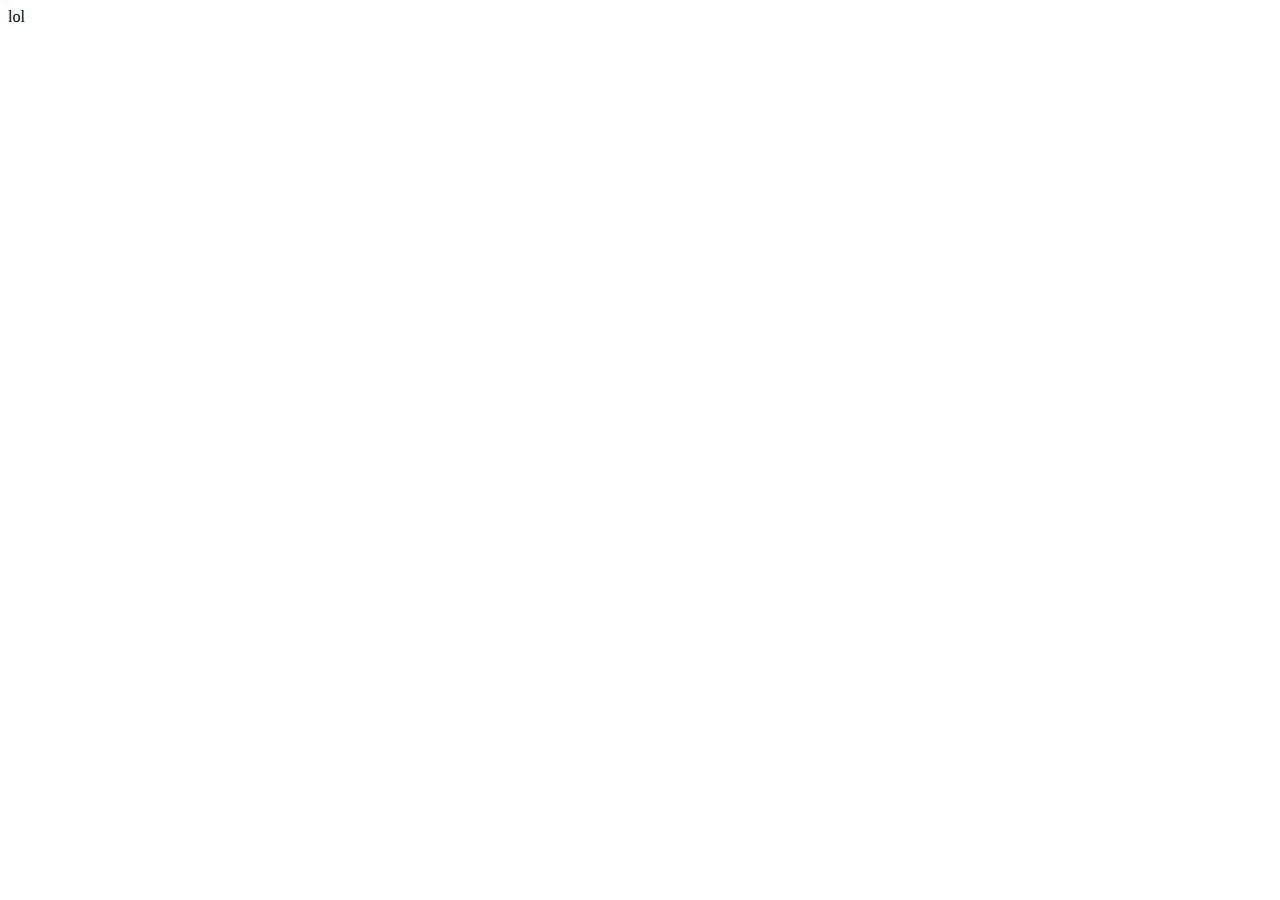
==== index.html @ cb0f4de4 "start" ====
<!DOCTYPE html>
<html lang="en">
<head>
    <meta charset="UTF-8">
    <meta http-equiv="X-UA-Compatible" content="IE=edge">
    <meta name="viewport" content="width=device-width, initial-scale=1.0">
    <title>Countries of the World</title>
    <link rel="stylesheet" href="style.css">
    <!-- GOOGLE FONTS -->
    <link rel="preconnect" href="https://fonts.googleapis.com">
    <link rel="preconnect" href="https://fonts.gstatic.com" crossorigin>
    <link href="https://fonts.googleapis.com/css2?family=Nunito+Sans:wght@300;600;800&display=swap" rel="stylesheet">
</head>
<body>
    <main>
        <div class="lol">lol</div>
    </main>
</body>
</html>
---- style.css ----
:root {
    --clr-bg-dark: hsl(207, 26%, 17%);
    --clr-other-dark: hsl(209, 23%, 22%);
    --clr-font-dark: hsl(0, 0%, 100%);

    --clr-bg-light: hsl(0, 0%, 98%);
    --clr-other-light: hsl(0, 0%, 100%);
    --clr-font-light: hsl(200, 15%, 8%);
    --clr-input-light: hsl(0, 0%, 52%);
}
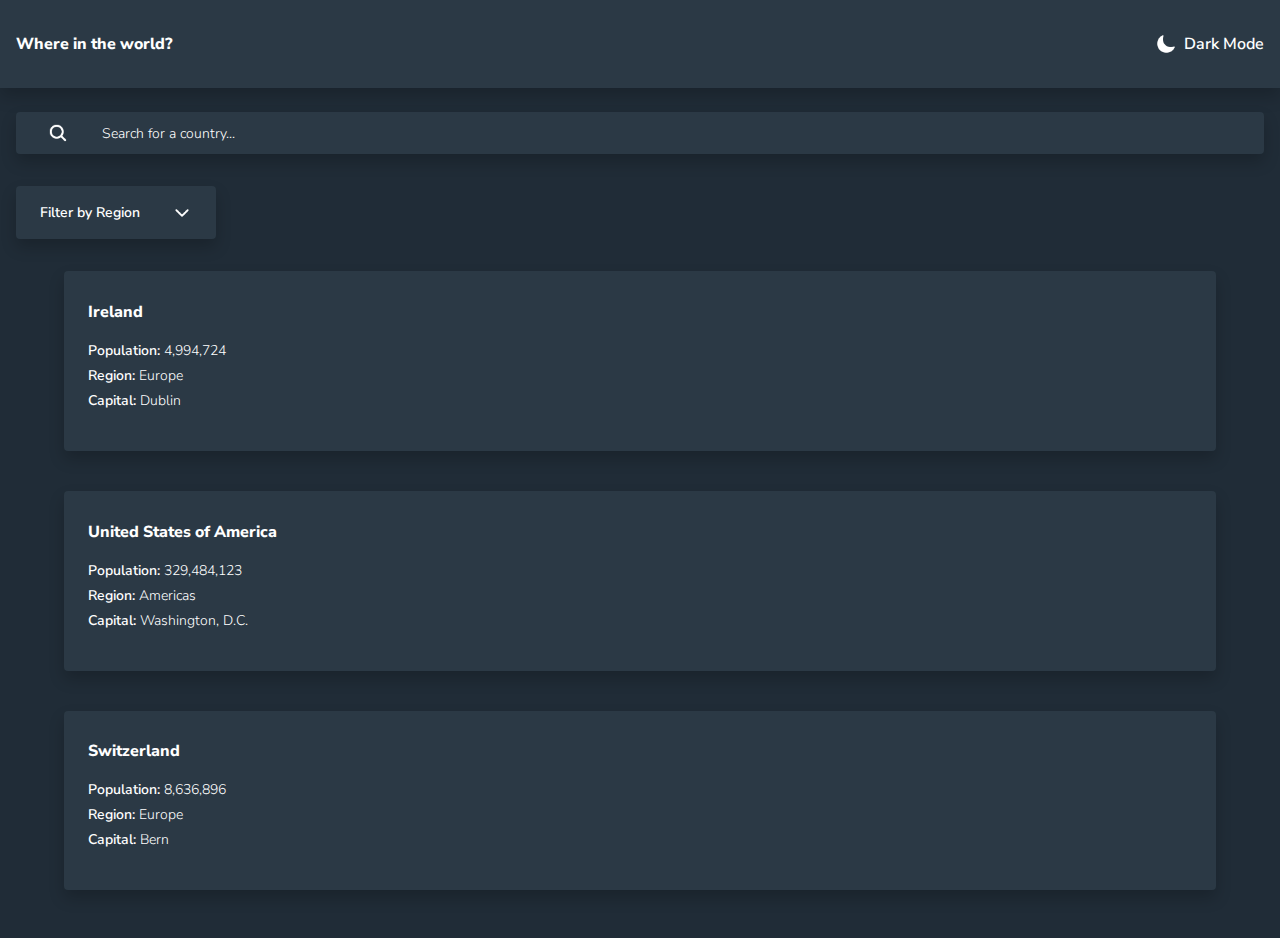
==== commit 1133de4b: "mobile homepage done essentially" ====
--- a/index.html
+++ b/index.html
@@ -11,9 +11,86 @@
     <link rel="preconnect" href="https://fonts.gstatic.com" crossorigin>
     <link href="https://fonts.googleapis.com/css2?family=Nunito+Sans:wght@300;600;800&display=swap" rel="stylesheet">
 </head>
-<body>
+<body class="themeDark">
     <main>
-        <div class="lol">lol</div>
+        <div class="header">
+            <p class="title">Where in the world?</p>
+            <div class="theme-switch" id="switch">
+                <div>
+                    <img src="images/moon-filled-dark.svg" alt="" class="icon" id="moonDark">
+                    <img src="images/moon-outline-light.svg" alt="" class="icon none" id="moonLight">
+                </div>
+                <p class="mode-text">Dark Mode</p>
+            </div>
+        </div>
+
+        <div class="input">
+            <div class="search">
+                <div>
+                    <img src="images/search-dark.svg" alt="" class="icon" id="searchDark">
+                    <img src="images/search-light.svg" alt="" class="icon none" id="searchLight">
+                </div>
+                <input class="input-space" type="text" placeholder="Search for a country...">
+            </div>
+            <div class="filter">
+                <div class="dropdown">
+                    <button class="dropbtn" id="dropbtn">
+                        Filter by Region
+                        <div>
+                            <img src="images/chevron-down-dark.svg" alt="" class="icon" id="downDark">
+                            <img src="images/chevron-down-light.svg" alt="" class="icon none" id="downLight">
+                        </div>
+                    </button>
+                    <div class="dropdown-content none" id="drop-content">
+                        <a href="#" id="africa">Africa</a>
+                        <a href="#" id="america">America</a>
+                        <a href="#" id="asia">Asia</a>
+                        <a href="#" id="europe">Europe</a>
+                        <a href="#" id="oceania">Oceania</a>
+                    </div>
+                </div>
+            </div>
+        </div>
+
+        <div class="country-cards">
+            <!-- dynmically generated cards go here -->
+            <div class="card">
+                <img src="https://flagcdn.com/w320/ie.png" alt="" class="flag">
+                <div class="country-info">
+                    <p class="country-name">Ireland</p>
+                    <div class="country-details">
+                        <p class="type">Population: <span id="value">4,994,724</span></p>
+                        <p class="type">Region: <span id="value">Europe</span></p>
+                        <p class="type">Capital: <span id="value">Dublin</span></p>
+                    </div>
+                </div>
+            </div>
+
+            <div class="card">
+                <img src="https://flagcdn.com/w320/us.png" alt="" class="flag">
+                <div class="country-info">
+                    <p class="country-name">United States of America</p>
+                    <div class="country-details">
+                        <p class="type">Population: <span id="value">329,484,123</span></p>
+                        <p class="type">Region: <span id="value">Americas</span></p>
+                        <p class="type">Capital: <span id="value">Washington, D.C.</span></p>
+                    </div>
+                </div>
+            </div>
+
+            <div class="card">
+                <img src="https://flagcdn.com/w320/ch.png" alt="" class="flag">
+                <div class="country-info">
+                    <p class="country-name">Switzerland</p>
+                    <div class="country-details">
+                        <p class="type">Population: <span id="value">8,636,896</span></p>
+                        <p class="type">Region: <span id="value">Europe</span></p>
+                        <p class="type">Capital: <span id="value">Bern</span></p>
+                    </div>
+                </div>
+            </div>
+        </div>
     </main>
+    <script src="main.js"></script>
 </body>
 </html>--- a/style.css
+++ b/style.css
@@ -7,4 +7,269 @@
     --clr-other-light: hsl(0, 0%, 100%);
     --clr-font-light: hsl(200, 15%, 8%);
     --clr-input-light: hsl(0, 0%, 52%);
+
+    --ff-base: 'Nunito Sans', sans-serif;
+
+    --fw-light: 300;
+    --fw-semi-bold: 600;
+    --fw-extra-bold: 800;
+
+    --box-shadow: rgba(0,0,0,0.2);
+
+    --padding-inline: 1rem;
+}
+
+/*
+  1. Use a more-intuitive box-sizing model.
+*/
+*, 
+*::before, 
+*::after {
+    box-sizing: border-box;
+}
+/*
+2. Remove default margin
+*/
+* {
+    margin: 0;
+}
+/*
+Typographic tweaks!
+4. Add accessible line-height
+5. Improve text rendering
+*/
+body {
+    line-height: 1.5;
+    -webkit-font-smoothing: antialiased;
+}
+/*
+6. Improve media defaults
+*/
+img, 
+picture, 
+video, 
+canvas, 
+svg {
+    display: block;
+    max-width: 100%;
+}
+/*
+7. Remove built-in form typography styles
+*/
+input, 
+button, 
+textarea, 
+select {
+    font: inherit;
+}
+/*
+8. Avoid text overflows
+*/
+p, 
+h1, 
+h2, 
+h3, 
+h4, 
+h5, 
+h6 {
+    overflow-wrap: break-word;
+}
+
+h1,
+h2,
+h3{
+    line-height: 1;
+}
+
+.themeLight {
+    --bg: var(--clr-bg-light);
+    --other-elements: var(--clr-other-light);
+    --font: var(--clr-font-light);
+    --search-font: var(--clr-input-light);
+    --filter-font-hover: var(--clr-input-light);
+}
+
+.themeDark {
+    --bg: var(--clr-bg-dark);
+    --other-elements: var(--clr-other-dark);
+    --font: var(--clr-font-dark);
+    --search-font: var(--clr-font-dark);
+    --filter-font-hover: var(--clr-input-light);
+}
+
+body {
+    background-color: var(--bg);
+    color: var(--font);
+    font-family: var(--ff-base);
+    font-weight: var(--fw-light);
+    margin-bottom: 3rem;
+}
+
+/*HEADER CSS*/
+.header {
+    display: flex;
+    align-items: center;
+    justify-content: space-between;
+    padding: 2rem var(--padding-inline);
+    background-color: var(--other-elements);
+    font-weight: var(--fw-semi-bold);
+    box-shadow: 0px 8px 16px 0px var(--box-shadow);
+}
+
+.title {
+    font-weight: var(--fw-extra-bold);
+}
+
+.theme-switch {
+    display: flex;
+    gap: 0.5rem;
+    align-items: center;
+}
+
+.theme-switch:hover {
+    cursor: pointer;
+}
+/*END OF HEADER CSS*/
+
+
+/*ALL ICON SIZING*/
+.icon {
+    width: 20px;
+    aspect-ratio: 1;
+}
+
+/*INPUT CSS*/
+.input {
+    display: grid;
+    gap: 2rem;
+    margin-inline: var(--padding-inline);
+    margin-top: 1.5rem;
+}
+
+.search {
+    padding: 0.5rem 2rem;
+    background-color: var(--other-elements);
+    display: flex;
+    gap: 2rem;
+    align-items: center;
+    border-radius: 0.25rem;
+    box-shadow: 0px 8px 16px 0px var(--box-shadow);
+}
+
+.input-space {
+    border: 0;
+    background-color: transparent;
+}
+
+::placeholder {
+    font-size: 0.875rem;
+    color: var(--search-font);
+}
+
+/* Style The Dropdown Button */
+.dropbtn {
+    background-color: var(--other-elements);
+    color: var(--font);
+    font-weight: var(--fw-semi-bold);
+    padding: 1rem 1.5rem;
+    font-size: 0.875rem;
+    border: none;
+    border-radius: 0.25rem;
+    cursor: pointer;
+    display: flex;
+    align-items: center;
+    gap: 2rem;
+    box-shadow: 0px 8px 16px 0px var(--box-shadow);
+}
+
+/* The container <div> - needed to position the dropdown content */
+.dropdown {
+    position: relative;
+    display: inline-block;
+    gap: 0.5rem;
+}
+
+/* Dropdown Content (Hidden by Default) */
+.dropdown-content {
+    display: grid;
+    gap: 0.25rem;
+    position: absolute;
+    background-color: var(--other-elements);
+    width: 12.5rem;
+    box-shadow: 0px 8px 16px 0px var(--box-shadow);
+    z-index: 1;
+    border-radius: 0.25rem;
+    padding: 1rem;
+    margin-top: 0.5rem;
+}
+
+/* Links inside the dropdown */
+.dropdown-content a {
+    color: var(--font);
+    font-weight: var(--fw-semi-bold);
+    font-size: 0.875rem;
+    text-decoration: none;
+    display: block;
+}
+
+/* Change color of dropdown links on hover */
+.dropdown-content a:hover {
+    color: var(--filter-font-hover);
+}
+
+/* Change the background color of the dropdown button when the dropdown content is shown */
+.dropdown:focus .dropbtn,
+.dropdown:hover .dropbtn {
+    background-color: var(--other-elements);
+}
+/*END OF INPUT CSS*/
+
+/*CARD CSS*/
+.country-cards {
+    margin-top: 2rem;
+    margin-inline: 4rem;
+    display: grid;
+    gap: 2.5rem;
+}
+
+.card {
+    border-radius: 0.25rem;
+    overflow: hidden;
+    background-color: var(--other-elements);
+    box-shadow: 0px 8px 16px 0px var(--box-shadow);
+}
+
+.flag {
+    width: 15.45rem;
+}
+
+.country-info {
+    padding-inline: 1.5rem;
+    padding-top: 1.8rem;
+    padding-bottom: 2.5rem;
+    display: grid;
+    gap: 1rem;
+}
+
+.country-name {
+    font-weight: var(--fw-extra-bold);
+}
+
+.country-details {
+    display: grid;
+    gap: 0.25rem;
+}
+
+.type {
+    font-weight: var(--fw-semi-bold);
+    font-size: 0.875rem;
+}
+
+#value {
+    font-weight: var(--fw-light);
+}
+
+
+.none {
+    display: none;
 }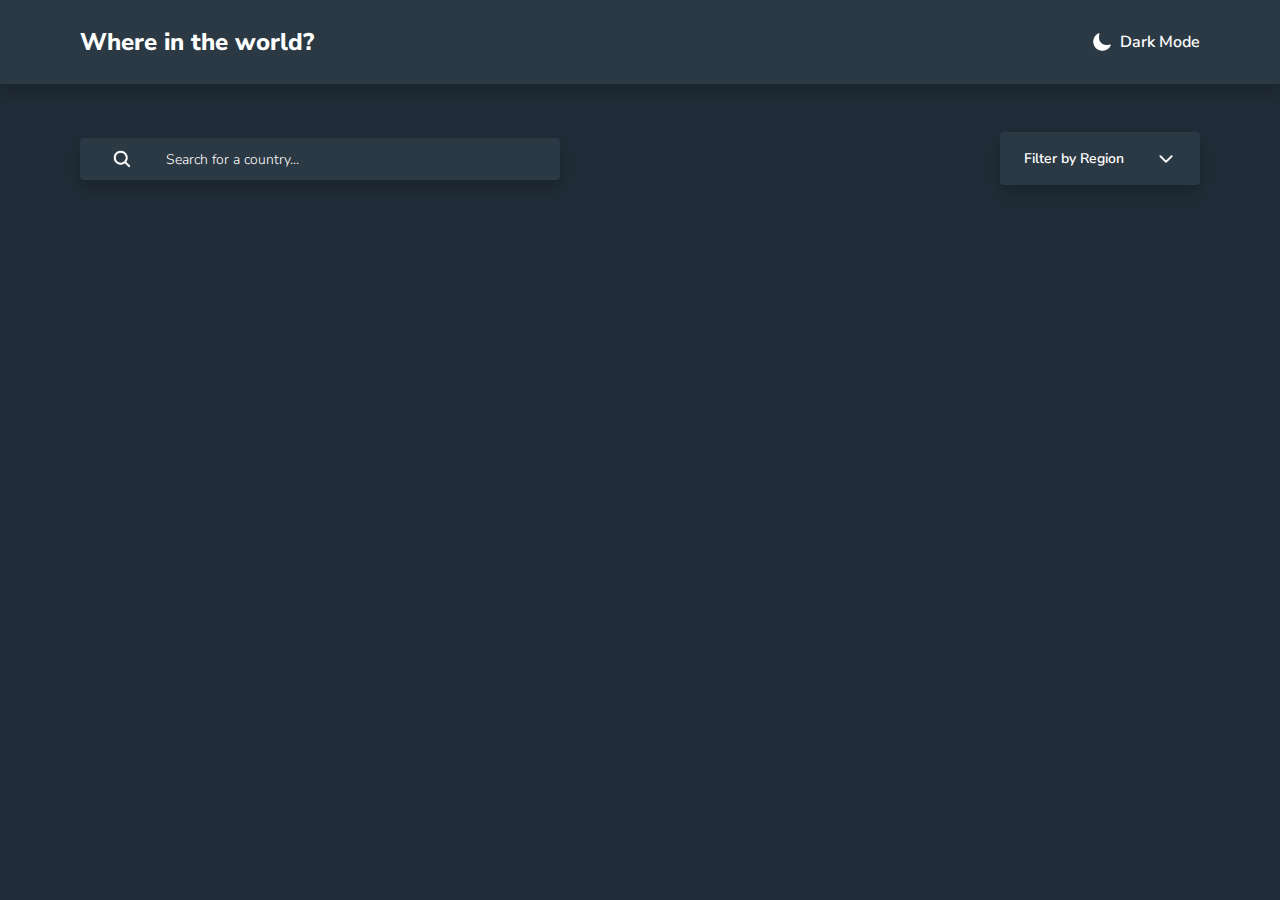
==== commit aad0a23a: "Finished" ====
--- a/index.html
+++ b/index.html
@@ -24,68 +24,71 @@
             </div>
         </div>
 
-        <div class="input">
-            <div class="search">
-                <div>
-                    <img src="images/search-dark.svg" alt="" class="icon" id="searchDark">
-                    <img src="images/search-light.svg" alt="" class="icon none" id="searchLight">
+        <div class="all-countries" id="all-countries">
+            <div class="input">
+                <div class="search">
+                    <div>
+                        <img src="images/search-dark.svg" alt="" class="icon" id="searchDark">
+                        <img src="images/search-light.svg" alt="" class="icon none" id="searchLight">
+                    </div>
+                    <input class="input-space" type="text" placeholder="Search for a country..." id="country-input">
                 </div>
-                <input class="input-space" type="text" placeholder="Search for a country...">
-            </div>
-            <div class="filter">
-                <div class="dropdown">
-                    <button class="dropbtn" id="dropbtn">
-                        Filter by Region
-                        <div>
-                            <img src="images/chevron-down-dark.svg" alt="" class="icon" id="downDark">
-                            <img src="images/chevron-down-light.svg" alt="" class="icon none" id="downLight">
+                <div class="filter">
+                    <div class="dropdown">
+                        <button class="dropbtn" id="dropbtn">
+                            Filter by Region
+                            <div>
+                                <img src="images/chevron-down-dark.svg" alt="" class="icon" id="downDark">
+                                <img src="images/chevron-down-light.svg" alt="" class="icon none" id="downLight">
+                            </div>
+                        </button>
+                        <div class="dropdown-content none" id="drop-content">
+                            <a href="#" id="all" onclick="viewCountry('all regions')">All Regions</a>
+                            <a href="#" id="africa">Africa</a>
+                            <a href="#" id="america">America</a>
+                            <a href="#" id="asia">Asia</a>
+                            <a href="#" id="europe">Europe</a>
+                            <a href="#" id="oceania">Oceania</a>
                         </div>
-                    </button>
-                    <div class="dropdown-content none" id="drop-content">
-                        <a href="#" id="africa">Africa</a>
-                        <a href="#" id="america">America</a>
-                        <a href="#" id="asia">Asia</a>
-                        <a href="#" id="europe">Europe</a>
-                        <a href="#" id="oceania">Oceania</a>
                     </div>
                 </div>
             </div>
+            <div class="country-cards" id="parent">
+                <!-- dynmically generated cards go here -->
+            </div>
         </div>
 
-        <div class="country-cards">
-            <!-- dynmically generated cards go here -->
-            <div class="card">
-                <img src="https://flagcdn.com/w320/ie.png" alt="" class="flag">
-                <div class="country-info">
-                    <p class="country-name">Ireland</p>
-                    <div class="country-details">
-                        <p class="type">Population: <span id="value">4,994,724</span></p>
-                        <p class="type">Region: <span id="value">Europe</span></p>
-                        <p class="type">Capital: <span id="value">Dublin</span></p>
+        <div class="ind-country none" id="individual-country">
+            <div class="back-btn">
+                <button class="link-btn back" onclick="back()">
+                    <img src="images/arrow-back-dark.svg" alt="" class="icon" id="backDark">
+                    <img src="images/arrow-back-light.svg" alt="" class="icon none" id="backLight">
+                    <p class="text-btn">Back</p>
+                </button>
+            </div>
+            <div class="main-content">
+                <img src="" alt="" class="sp-flag" id="flag">
+                <div>
+                    <p class="name" id="name"></p>
+                    <div class="extra-info">
+                        <div class="infos">
+                            <p class="info">Native Name: <span class="value-country" id="native-name"></span></p>
+                            <p class="info">Population: <span class="value-country" id="population-ind"></span></p>
+                            <p class="info">Region: <span class="value-country" id="region-ind"></span></p>
+                            <p class="info">Sub Region: <span class="value-country" id="sub-region"></span></p>
+                            <p class="info">Capital: <span class="value-country" id="capital-ind"></span></p>
+                        </div>
+                        <div class="infos">
+                            <p class="info">Top Level Domain: <span class="value-country" id="top-level-dom"></span></p>
+                            <p class="info">Currencies: <span class="value-country" id="currencies"></span></p>
+                            <p class="info">Languages: <span class="value-country" id="languages"></span></p>
+                        </div>
                     </div>
-                </div>
-            </div>
-
-            <div class="card">
-                <img src="https://flagcdn.com/w320/us.png" alt="" class="flag">
-                <div class="country-info">
-                    <p class="country-name">United States of America</p>
-                    <div class="country-details">
-                        <p class="type">Population: <span id="value">329,484,123</span></p>
-                        <p class="type">Region: <span id="value">Americas</span></p>
-                        <p class="type">Capital: <span id="value">Washington, D.C.</span></p>
-                    </div>
-                </div>
-            </div>
-
-            <div class="card">
-                <img src="https://flagcdn.com/w320/ch.png" alt="" class="flag">
-                <div class="country-info">
-                    <p class="country-name">Switzerland</p>
-                    <div class="country-details">
-                        <p class="type">Population: <span id="value">8,636,896</span></p>
-                        <p class="type">Region: <span id="value">Europe</span></p>
-                        <p class="type">Capital: <span id="value">Bern</span></p>
+                    <div class="bordering">
+                        <p class="border-text">Border Countries:</p>
+                        <div class="buttons" id="buttons">
+                             <!-- Dynamically generated buttons for bordering countries go here -->  
+                        </div>
                     </div>
                 </div>
             </div>
@@ -93,4 +96,4 @@
     </main>
     <script src="main.js"></script>
 </body>
-</html>+</html>
--- a/style.css
+++ b/style.css
@@ -1,10 +1,12 @@
 :root {
     --clr-bg-dark: hsl(207, 26%, 17%);
     --clr-other-dark: hsl(209, 23%, 22%);
+    --clr-other-dark-hover: rgba(43, 57, 69, 0.7);
     --clr-font-dark: hsl(0, 0%, 100%);
 
     --clr-bg-light: hsl(0, 0%, 98%);
     --clr-other-light: hsl(0, 0%, 100%);
+    --clr-other-light-hover: hsl(0, 3%, 87%);
     --clr-font-light: hsl(200, 15%, 8%);
     --clr-input-light: hsl(0, 0%, 52%);
 
@@ -84,17 +86,21 @@
 .themeLight {
     --bg: var(--clr-bg-light);
     --other-elements: var(--clr-other-light);
+    --other-elements-hover: var(--clr-other-light-hover);
     --font: var(--clr-font-light);
     --search-font: var(--clr-input-light);
     --filter-font-hover: var(--clr-input-light);
+    --scrollbar: var(--clr-bg-dark);
 }
 
 .themeDark {
     --bg: var(--clr-bg-dark);
     --other-elements: var(--clr-other-dark);
+    --other-elements-hover: var(--clr-other-dark-hover);
     --font: var(--clr-font-dark);
     --search-font: var(--clr-font-dark);
     --filter-font-hover: var(--clr-input-light);
+    --scrollbar: var(--clr-bg-light);
 }
 
 body {
@@ -159,6 +165,7 @@
 .input-space {
     border: 0;
     background-color: transparent;
+    color: var(--font);
 }
 
 ::placeholder {
@@ -220,7 +227,7 @@
 /* Change the background color of the dropdown button when the dropdown content is shown */
 .dropdown:focus .dropbtn,
 .dropdown:hover .dropbtn {
-    background-color: var(--other-elements);
+    background-color: var(--other-elements-hover);
 }
 /*END OF INPUT CSS*/
 
@@ -232,11 +239,22 @@
     gap: 2.5rem;
 }
 
+.row {
+    display: grid;
+    gap: 2.5rem;
+}
+
 .card {
+    width: 15.45rem;
     border-radius: 0.25rem;
     overflow: hidden;
     background-color: var(--other-elements);
     box-shadow: 0px 8px 16px 0px var(--box-shadow);
+    cursor: pointer;
+}
+
+.card:hover {
+    background-color: var(--other-elements-hover);
 }
 
 .flag {
@@ -265,11 +283,183 @@
     font-size: 0.875rem;
 }
 
-#value {
+.value {
     font-weight: var(--fw-light);
+}
+
+/* Customising the scrollbar for chrome*/
+::-webkit-scrollbar{
+    width: 0.75rem;
+  }
+  
+  ::-webkit-scrollbar-track{
+    background-color: var(--bg);
+  }
+  
+  ::-webkit-scrollbar-thumb{
+    background-color: var(--scrollbar);
+    border: 0.25rem solid var(--bg);
+    border-radius: 100vmax;
+  }
+
+
+::selection {
+    color: var(--bg);
+    background-color: var(--font);
+}
+
+@media (min-width: 1200px) {
+    .header {
+        padding: 1.5rem 5rem;
+    }
+
+    .title {
+        font-size: 1.5rem;
+    }
+
+    .input {
+        display: flex;
+        align-items: center;
+        justify-content: space-between;
+        margin-inline: 5rem;
+        margin-block: 3rem;
+    }
+
+    .search,
+    .dropbtn {
+        margin: 0;
+    }
+
+    .search {
+        width: 30rem;
+    }
+
+    .country-cards {
+        margin-inline: 5rem;
+        gap: 5rem;
+    }
+
+    .row {
+        display: flex;
+        justify-content: space-between;
+    }
+
+    .card,
+    .flag {
+        width: 18rem;
+    }
+}
+
+/*COUNTRY SPECIFIC PAGE DETAILS*/
+.ind-country {
+    margin-inline: 1rem;
+}
+
+.link-btn {
+    background-color: var(--other-elements);
+    border: 0;
+    color: var(--font);
+    font-size: 0.75rem;
+    font-weight: var(--fw-light);
+    padding: 0.25rem 1rem;
+    border-radius: 0.25rem;
+    box-shadow: 0px 8px 16px 0px var(--box-shadow);
+    cursor: pointer;
+}
+
+.link-btn:hover {
+    background-color: var(--other-elements-hover);
+}
+
+.back {
+    margin-top: 2rem;
+    margin-bottom: 3rem;
+    display: flex;
+    align-items: center;
+    gap: 0.5rem;
+}
+
+.sp-flag {
+    width: 100%;
+    box-shadow: 0px 8px 16px 0px var(--box-shadow);
+}
+
+.name {
+    font-size: 1.25rem;
+    font-weight: var(--fw-extra-bold);
+    margin-top: 2.5rem;
+    margin-bottom: 1rem;
+}
+
+.extra-info {
+    display: grid;
+    gap: 2.5rem;
+}
+
+.infos {
+    display: grid;
+    gap: 0.5rem;
+}
+
+.info {
+    font-weight: var(--fw-semi-bold);
+    font-size: 0.875rem;
+}
+
+.value-country {
+    font-weight: var(--fw-light);
+}
+
+.bordering {
+    margin-top: 3rem;
+}
+
+.border-text {
+    font-weight: var(--fw-semi-bold);
+}
+
+.buttons {
+    display: flex;
+    flex-wrap: wrap;
+    gap: 0.5rem;
+    margin-top: 0.5rem;
+}
+
+@media (min-width: 1200px) {
+    .ind-country {
+        margin-inline: 5rem;
+    }
+
+    .back {
+        margin-block: 4rem;
+        font-size: 1.125rem;
+        padding: 0.5rem 2rem;
+    }
+
+    .main-content {
+        display: grid;
+        justify-content: center;
+        align-items: center;
+        gap: 5rem;
+        grid-template-columns: 1fr 1fr;
+    }
+
+    .name {
+        margin: 0;
+        margin-bottom: 1.5rem;
+        font-size: 2rem;
+    }
+
+    .extra-info {
+        display: grid;
+        grid-template-columns: 1fr 1fr;
+        gap: 2rem;
+        margin-bottom: 5rem;
+        align-items: start;
+    }
 }
 
 
 .none {
     display: none;
-}+}
